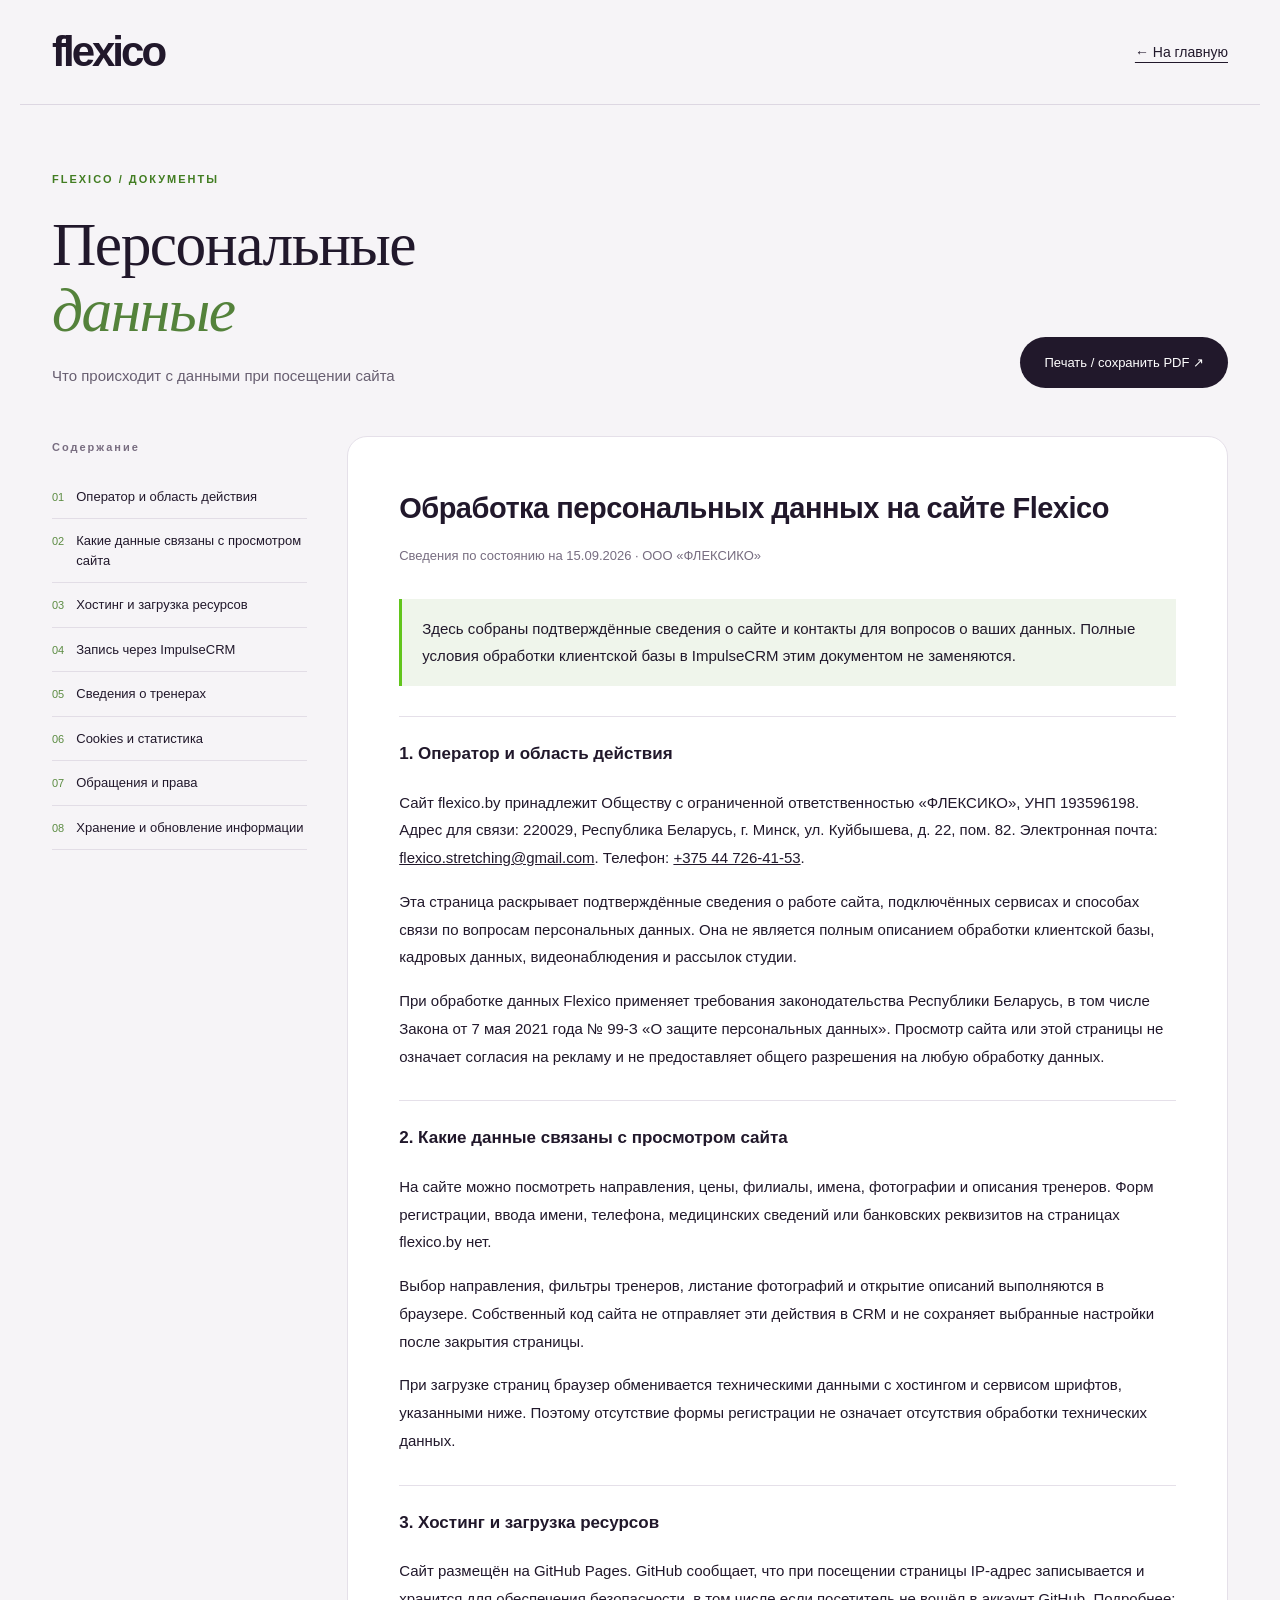
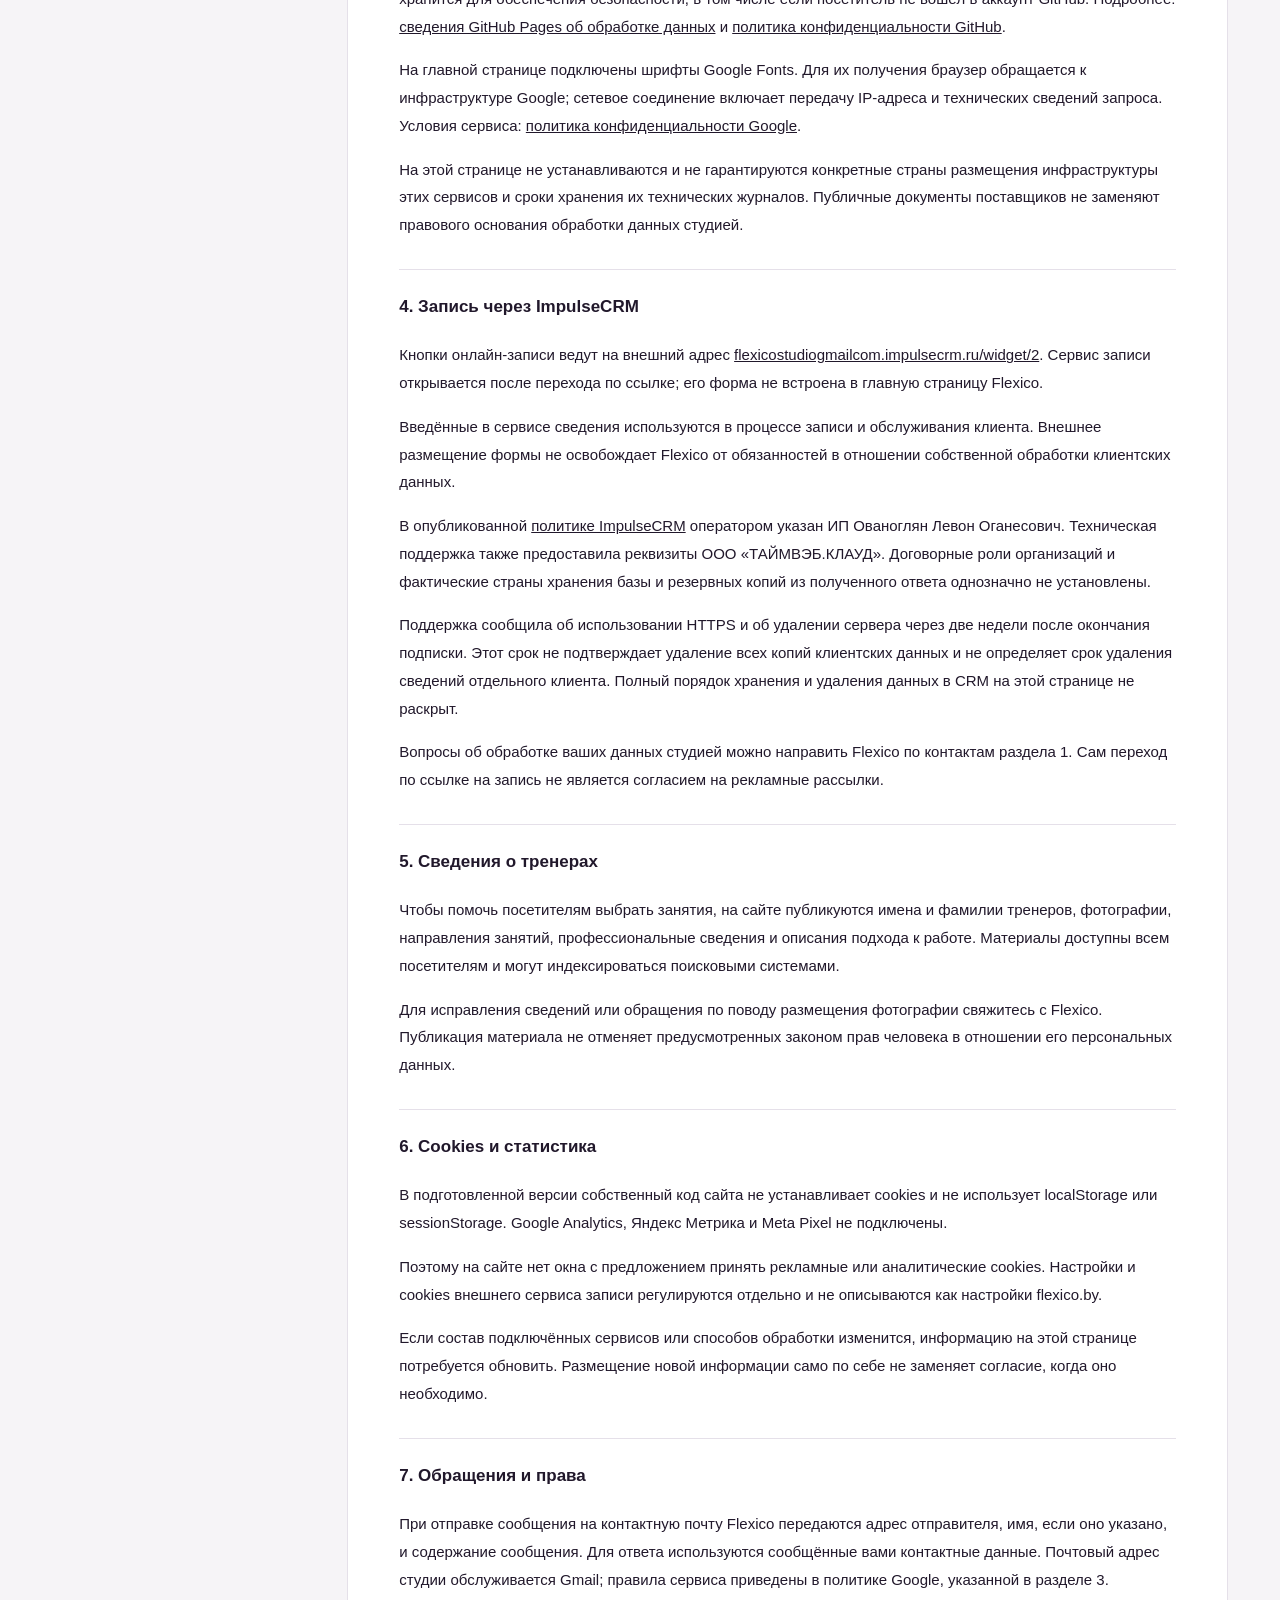
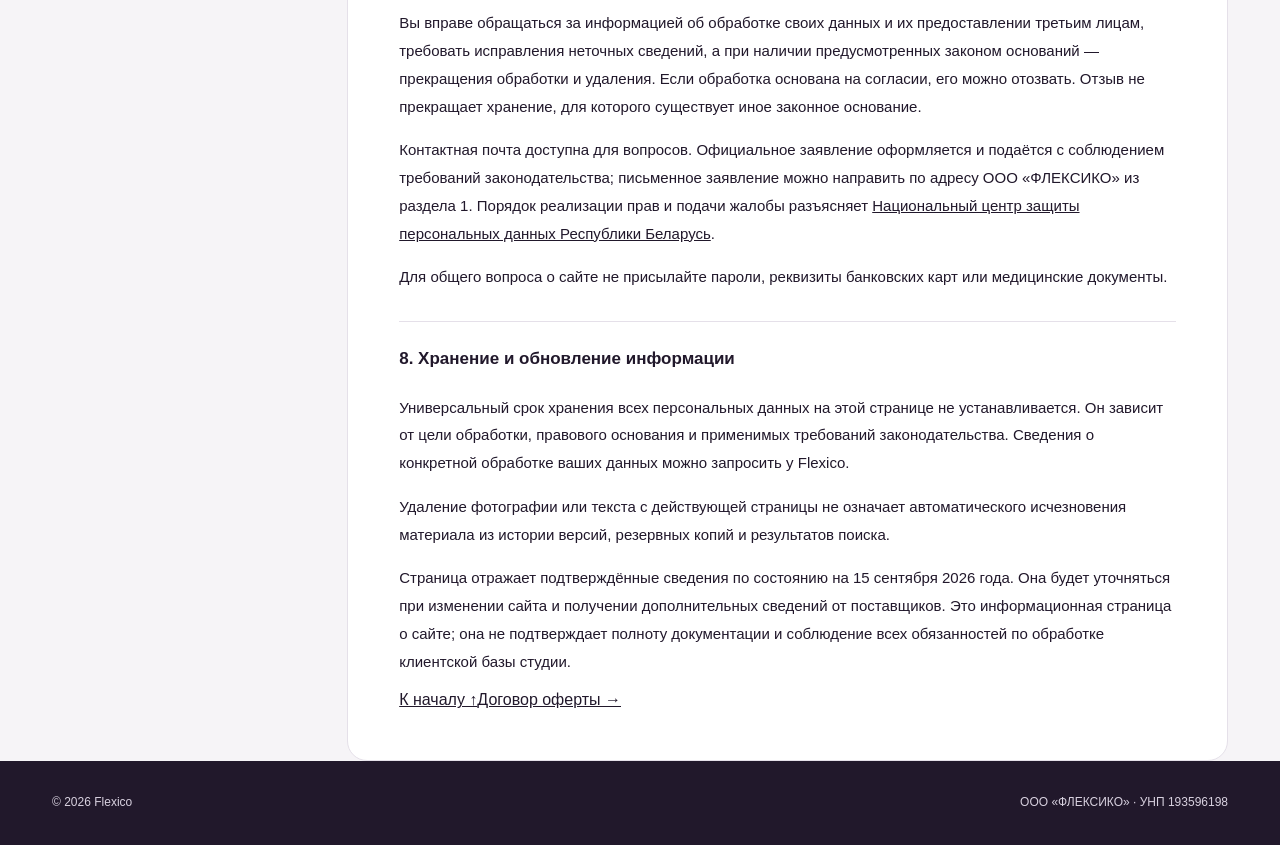
==== privacy.html @ a0dc1dc1 "Add files via upload" ====
<!doctype html><html lang="ru"><head><meta charset="utf-8"><meta name="viewport" content="width=device-width,initial-scale=1"><title>Персональные данные — Flexico</title><meta name="description" content="Информация о данных посетителей сайта Flexico, внешней записи, cookies и способах обращения в студию."><link rel="canonical" href="https://flexico.by/privacy.html"><meta name="theme-color" content="#21182b"><link rel="stylesheet" href="offer.css"><style>.offer-document a{overflow-wrap:anywhere}.info-caption{padding:16px 20px;background:#eff5eb;border-left:3px solid #62c51c;line-height:1.7}</style></head><body><a class="skip-link" href="#document">К тексту документа</a><header class="offer-header"><a class="wordmark" href="index.html">flexico</a><a class="back-link" href="index.html">← На главную</a></header><main><div class="offer-intro"><span class="eyebrow">FLEXICO / ДОКУМЕНТЫ</span><div class="intro-row"><div><p class="display-title">Персональные<br><em>данные</em></p><p class="intro-caption">Что происходит с данными при посещении сайта</p></div><button class="print-button" onclick="window.print()">Печать / сохранить PDF ↗</button></div></div><div class="offer-layout"><aside><nav aria-label="Разделы документа"><p class="nav-title">Содержание</p><a href="#section-1"><span>01</span>Оператор и область действия</a><a href="#section-2"><span>02</span>Какие данные связаны с просмотром сайта</a><a href="#section-3"><span>03</span>Хостинг и загрузка ресурсов</a><a href="#section-4"><span>04</span>Запись через ImpulseCRM</a><a href="#section-5"><span>05</span>Сведения о тренерах</a><a href="#section-6"><span>06</span>Cookies и статистика</a><a href="#section-7"><span>07</span>Обращения и права</a><a href="#section-8"><span>08</span>Хранение и обновление информации</a></nav></aside><article class="offer-document" id="document"><h1>Обработка персональных данных на сайте Flexico</h1><p class="offer-date">Сведения по состоянию на 15.09.2026 · ООО «ФЛЕКСИКО»</p><p class="info-caption">Здесь собраны подтверждённые сведения о сайте и контакты для вопросов о ваших данных. Полные условия обработки клиентской базы в ImpulseCRM этим документом не заменяются.</p><section class="offer-section" id="section-1"><h2>1. Оператор и область действия</h2><p>Сайт flexico.by принадлежит Обществу с ограниченной ответственностью «ФЛЕКСИКО», УНП 193596198. Адрес для связи: 220029, Республика Беларусь, г. Минск, ул. Куйбышева, д. 22, пом. 82. Электронная почта: <a href="mailto:flexico.stretching@gmail.com">flexico.stretching@gmail.com</a>. Телефон: <a href="tel:+375447264153">+375 44 726-41-53</a>.</p><p>Эта страница раскрывает подтверждённые сведения о работе сайта, подключённых сервисах и способах связи по вопросам персональных данных. Она не является полным описанием обработки клиентской базы, кадровых данных, видеонаблюдения и рассылок студии.</p><p>При обработке данных Flexico применяет требования законодательства Республики Беларусь, в том числе Закона от 7 мая 2021 года № 99-З «О защите персональных данных». Просмотр сайта или этой страницы не означает согласия на рекламу и не предоставляет общего разрешения на любую обработку данных.</p></section><section class="offer-section" id="section-2"><h2>2. Какие данные связаны с просмотром сайта</h2><p>На сайте можно посмотреть направления, цены, филиалы, имена, фотографии и описания тренеров. Форм регистрации, ввода имени, телефона, медицинских сведений или банковских реквизитов на страницах flexico.by нет.</p><p>Выбор направления, фильтры тренеров, листание фотографий и открытие описаний выполняются в браузере. Собственный код сайта не отправляет эти действия в CRM и не сохраняет выбранные настройки после закрытия страницы.</p><p>При загрузке страниц браузер обменивается техническими данными с хостингом и сервисом шрифтов, указанными ниже. Поэтому отсутствие формы регистрации не означает отсутствия обработки технических данных.</p></section><section class="offer-section" id="section-3"><h2>3. Хостинг и загрузка ресурсов</h2><p>Сайт размещён на GitHub Pages. GitHub сообщает, что при посещении страницы IP-адрес записывается и хранится для обеспечения безопасности, в том числе если посетитель не вошёл в аккаунт GitHub. Подробнее: <a href="https://docs.github.com/en/pages/getting-started-with-github-pages/what-is-github-pages#data-collection" target="_blank" rel="noopener">сведения GitHub Pages об обработке данных</a> и <a href="https://docs.github.com/en/site-policy/privacy-policies/github-general-privacy-statement" target="_blank" rel="noopener">политика конфиденциальности GitHub</a>.</p><p>На главной странице подключены шрифты Google Fonts. Для их получения браузер обращается к инфраструктуре Google; сетевое соединение включает передачу IP-адреса и технических сведений запроса. Условия сервиса: <a href="https://policies.google.com/privacy?hl=ru" target="_blank" rel="noopener">политика конфиденциальности Google</a>.</p><p>На этой странице не устанавливаются и не гарантируются конкретные страны размещения инфраструктуры этих сервисов и сроки хранения их технических журналов. Публичные документы поставщиков не заменяют правового основания обработки данных студией.</p></section><section class="offer-section" id="section-4"><h2>4. Запись через ImpulseCRM</h2><p>Кнопки онлайн-записи ведут на внешний адрес <a href="https://flexicostudiogmailcom.impulsecrm.ru/widget/2" target="_blank" rel="noopener">flexicostudiogmailcom.impulsecrm.ru/widget/2</a>. Сервис записи открывается после перехода по ссылке; его форма не встроена в главную страницу Flexico.</p><p>Введённые в сервисе сведения используются в процессе записи и обслуживания клиента. Внешнее размещение формы не освобождает Flexico от обязанностей в отношении собственной обработки клиентских данных.</p><p>В опубликованной <a href="https://impulsecrm.ru/privacy-policy" target="_blank" rel="noopener">политике ImpulseCRM</a> оператором указан ИП Ованоглян Левон Оганесович. Техническая поддержка также предоставила реквизиты ООО «ТАЙМВЭБ.КЛАУД». Договорные роли организаций и фактические страны хранения базы и резервных копий из полученного ответа однозначно не установлены.</p><p>Поддержка сообщила об использовании HTTPS и об удалении сервера через две недели после окончания подписки. Этот срок не подтверждает удаление всех копий клиентских данных и не определяет срок удаления сведений отдельного клиента. Полный порядок хранения и удаления данных в CRM на этой странице не раскрыт.</p><p>Вопросы об обработке ваших данных студией можно направить Flexico по контактам раздела 1. Сам переход по ссылке на запись не является согласием на рекламные рассылки.</p></section><section class="offer-section" id="section-5"><h2>5. Сведения о тренерах</h2><p>Чтобы помочь посетителям выбрать занятия, на сайте публикуются имена и фамилии тренеров, фотографии, направления занятий, профессиональные сведения и описания подхода к работе. Материалы доступны всем посетителям и могут индексироваться поисковыми системами.</p><p>Для исправления сведений или обращения по поводу размещения фотографии свяжитесь с Flexico. Публикация материала не отменяет предусмотренных законом прав человека в отношении его персональных данных.</p></section><section class="offer-section" id="section-6"><h2>6. Cookies и статистика</h2><p>В подготовленной версии собственный код сайта не устанавливает cookies и не использует localStorage или sessionStorage. Google Analytics, Яндекс Метрика и Meta Pixel не подключены.</p><p>Поэтому на сайте нет окна с предложением принять рекламные или аналитические cookies. Настройки и cookies внешнего сервиса записи регулируются отдельно и не описываются как настройки flexico.by.</p><p>Если состав подключённых сервисов или способов обработки изменится, информацию на этой странице потребуется обновить. Размещение новой информации само по себе не заменяет согласие, когда оно необходимо.</p></section><section class="offer-section" id="section-7"><h2>7. Обращения и права</h2><p>При отправке сообщения на контактную почту Flexico передаются адрес отправителя, имя, если оно указано, и содержание сообщения. Для ответа используются сообщённые вами контактные данные. Почтовый адрес студии обслуживается Gmail; правила сервиса приведены в политике Google, указанной в разделе 3.</p><p>Вы вправе обращаться за информацией об обработке своих данных и их предоставлении третьим лицам, требовать исправления неточных сведений, а при наличии предусмотренных законом оснований — прекращения обработки и удаления. Если обработка основана на согласии, его можно отозвать. Отзыв не прекращает хранение, для которого существует иное законное основание.</p><p>Контактная почта доступна для вопросов. Официальное заявление оформляется и подаётся с соблюдением требований законодательства; письменное заявление можно направить по адресу ООО «ФЛЕКСИКО» из раздела 1. Порядок реализации прав и подачи жалобы разъясняет <a href="https://cpd.by/" target="_blank" rel="noopener">Национальный центр защиты персональных данных Республики Беларусь</a>.</p><p>Для общего вопроса о сайте не присылайте пароли, реквизиты банковских карт или медицинские документы.</p></section><section class="offer-section" id="section-8"><h2>8. Хранение и обновление информации</h2><p>Универсальный срок хранения всех персональных данных на этой странице не устанавливается. Он зависит от цели обработки, правового основания и применимых требований законодательства. Сведения о конкретной обработке ваших данных можно запросить у Flexico.</p><p>Удаление фотографии или текста с действующей страницы не означает автоматического исчезновения материала из истории версий, резервных копий и результатов поиска.</p><p>Страница отражает подтверждённые сведения по состоянию на 15 сентября 2026 года. Она будет уточняться при изменении сайта и получении дополнительных сведений от поставщиков. Это информационная страница о сайте; она не подтверждает полноту документации и соблюдение всех обязанностей по обработке клиентской базы студии.</p></section><div class="document-bottom"><a href="#document">К началу ↑</a><a href="offer.html">Договор оферты →</a></div></article></div></main><footer class="offer-footer"><span>© 2026 Flexico</span><span>ООО «ФЛЕКСИКО» · УНП 193596198</span></footer></body></html>
---- offer.css ----
*{box-sizing:border-box}html{scroll-behavior:smooth;scroll-padding-top:24px}body{margin:0;background:#f6f4f7;color:#21182b;font-family:Arial,Helvetica,sans-serif}a{color:inherit}a:focus-visible,button:focus-visible{outline:3px solid #62c51c;outline-offset:5px}.skip-link{position:absolute;top:-100px}.skip-link:focus{top:12px;background:white;padding:16px;z-index:5}.offer-header{max-width:1240px;margin:auto;display:flex;align-items:center;justify-content:space-between;padding:28px 32px;border-bottom:1px solid #ddd7e2}.wordmark{text-decoration:none;font-size:42px;font-weight:800;letter-spacing:-3px}.wordmark span{font-size:12px;vertical-align:top;letter-spacing:0;color:#408a13}.back-link{font-size:14px;text-underline-offset:5px}.offer-intro{max-width:1240px;margin:auto;padding:64px 32px 48px}.eyebrow,.nav-title{font-size:11px;font-weight:700;letter-spacing:2px}.eyebrow{color:#427d22}.intro-row{display:flex;align-items:flex-end;justify-content:space-between;gap:32px}.display-title{font:clamp(36px,4.8vw,64px)/1.08 Georgia,serif;letter-spacing:-1.5px;margin:24px 0 20px}.display-title em{color:#54823b}.intro-caption{font-size:15px;color:#675e70;line-height:1.6;margin-bottom:0}.print-button{border:0;border-radius:100px;background:#21182b;color:white;padding:18px 24px;font-size:13px;cursor:pointer;white-space:nowrap}.print-button span{margin-left:18px}.print-button:hover{background:#41304f}.offer-layout{display:grid;grid-template-columns:255px minmax(0,1fr);gap:40px;max-width:1240px;padding:0 32px;margin:auto}aside nav{position:sticky;top:24px}.nav-title{margin:5px 0 22px;color:#786d80}aside a{display:flex;gap:12px;text-decoration:none;font-size:13px;line-height:1.5;padding:12px 0;border-bottom:1px solid #e2dde6}aside a span{color:#5c8c43;font-size:11px;padding-top:2px}aside a:hover{color:#3f761f}.offer-document{background:#fff;border:1px solid #e5e0e9;border-radius:20px;padding:clamp(24px,4vw,56px);overflow-wrap:anywhere}.offer-document h1{font-size:clamp(21px,2.5vw,29px);line-height:1.4;letter-spacing:-.5px;margin:0 0 12px}.offer-document p{font-size:15px;line-height:1.85;margin:16px 0}.offer-document .offer-subtitle{font-weight:700;margin-top:0}.offer-document .offer-date{color:#776d80;font-size:13px;margin-bottom:30px}.offer-section{padding-top:24px;margin-top:30px;border-top:1px solid #e5e0e9}.offer-section h2{font-size:17px;line-height:1.5;margin:0 0 22px}.offer-end{max-width:1240px;margin:32px auto 64px;padding:0 32px;display:flex;justify-content:space-between;gap:24px;font-size:13px;text-underline-offset:4px}.offer-footer{background:#21182b;color:#d8d1df;display:flex;justify-content:space-between;gap:24px;padding:32px max(24px,calc((100vw - 1176px)/2));font-size:12px;line-height:1.6}@media(max-width:850px){.offer-layout{grid-template-columns:1fr;gap:24px}aside nav{position:static}aside a{padding:9px 0}.intro-row{align-items:flex-start;flex-direction:column}.offer-intro{padding-top:40px}.offer-footer{flex-direction:column;gap:8px}}@media(max-width:480px){.offer-header{padding:20px}.offer-intro{padding:32px 20px}.offer-layout{padding:0 16px}.offer-document{padding:24px 20px;border-radius:14px}.offer-document p{font-size:15px}.offer-end{padding:0 20px}.print-button{width:100%;text-align:left}.wordmark{font-size:36px}}@media(prefers-reduced-motion:reduce){html{scroll-behavior:auto}}@media print{@page{size:A4;margin:18mm}body{background:white;color:black}.offer-header,.offer-intro,aside,.offer-end,.offer-footer,.skip-link{display:none}.offer-layout{display:block;padding:0;max-width:none}.offer-document{border:0;border-radius:0;padding:0}.offer-document p{font-size:10pt;line-height:1.5}.offer-document h1{font-size:17pt}.offer-section h2{font-size:12pt;break-after:avoid}.offer-section{margin-top:18px;padding-top:16px}.offer-document p{orphans:3;widows:3}}
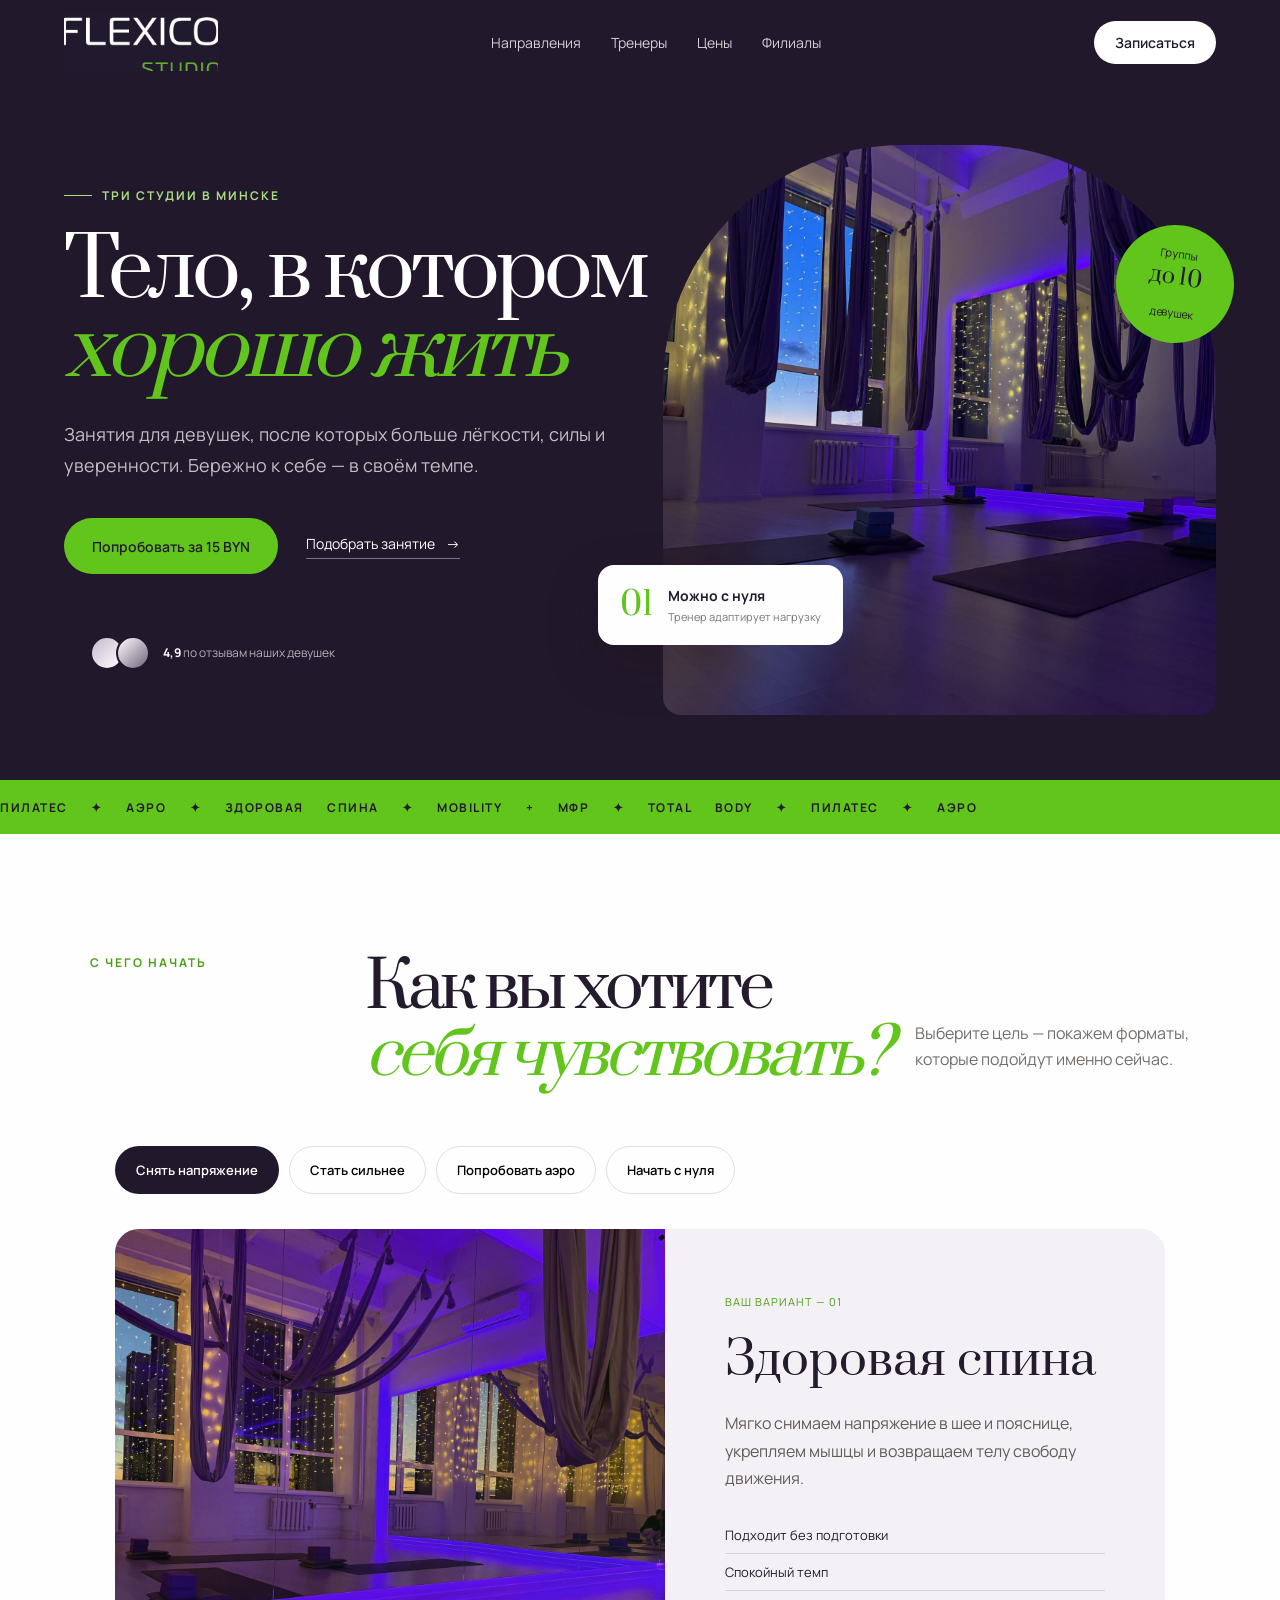
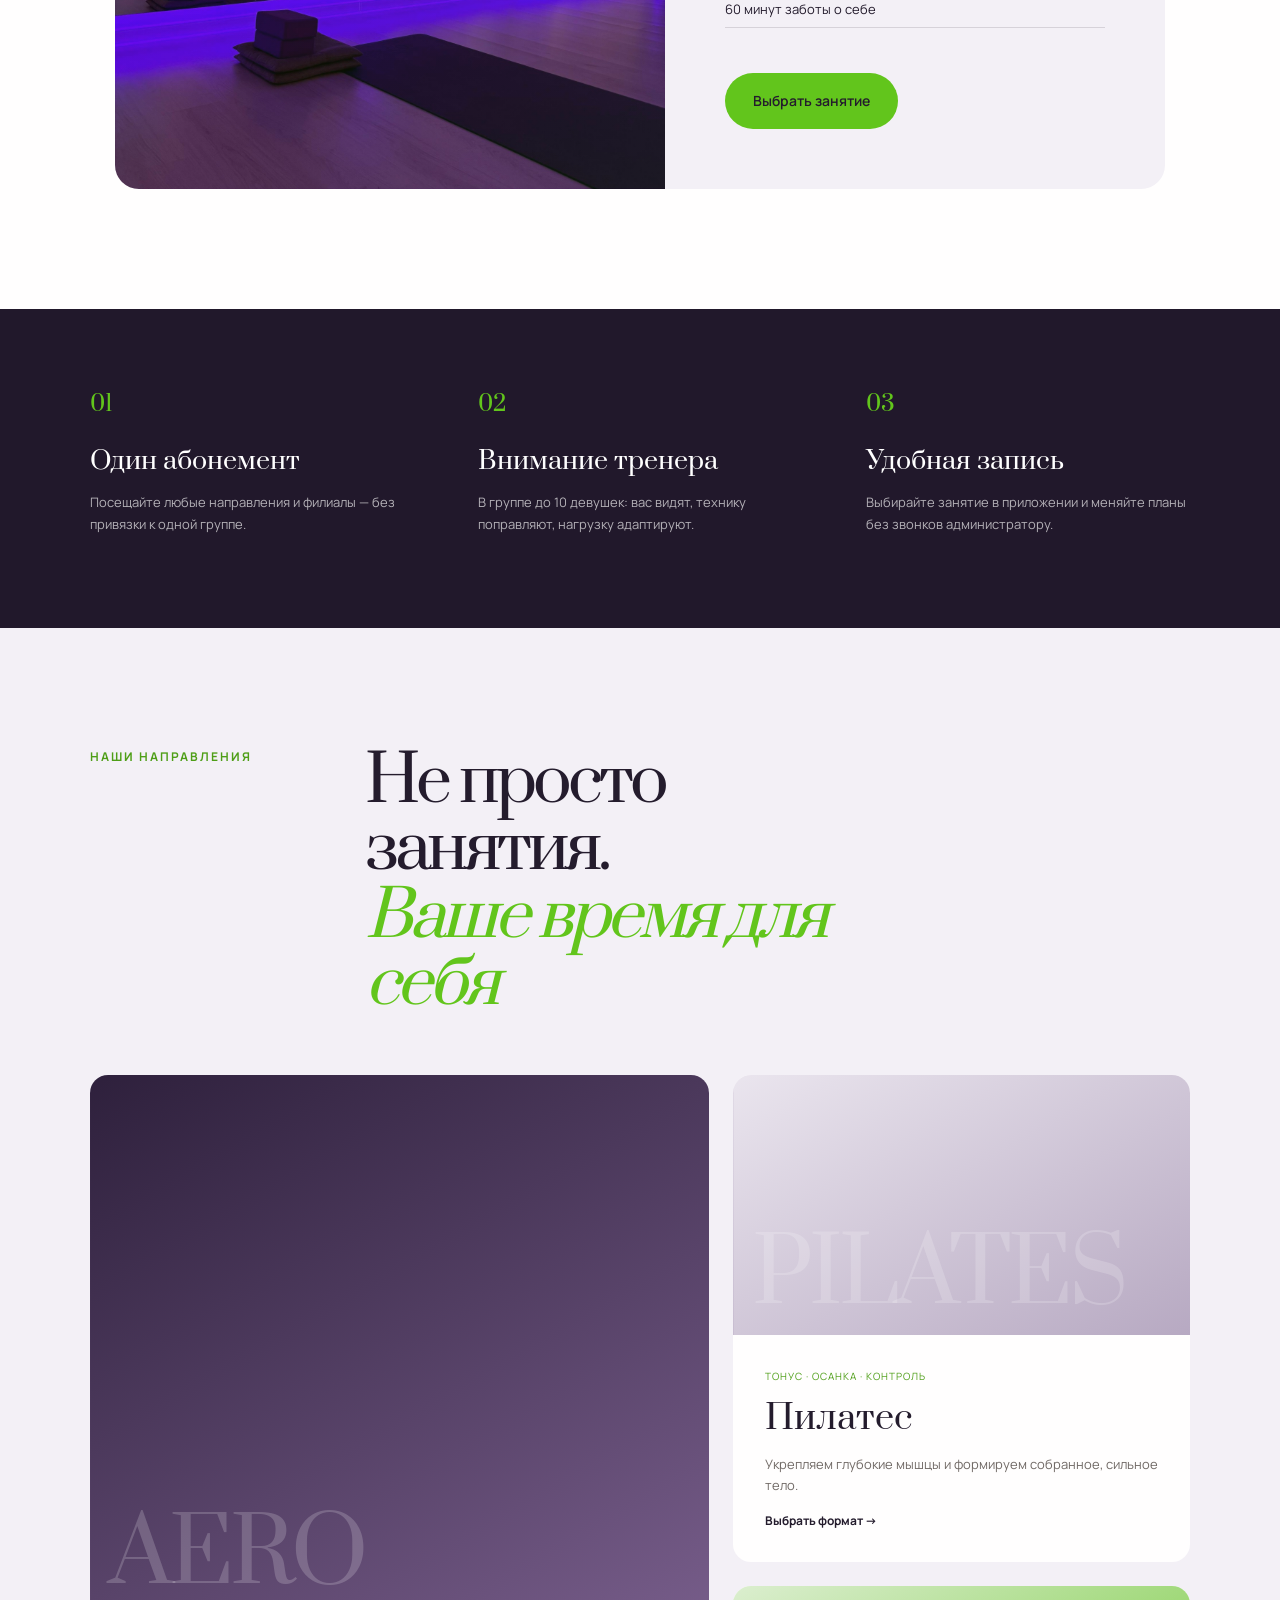
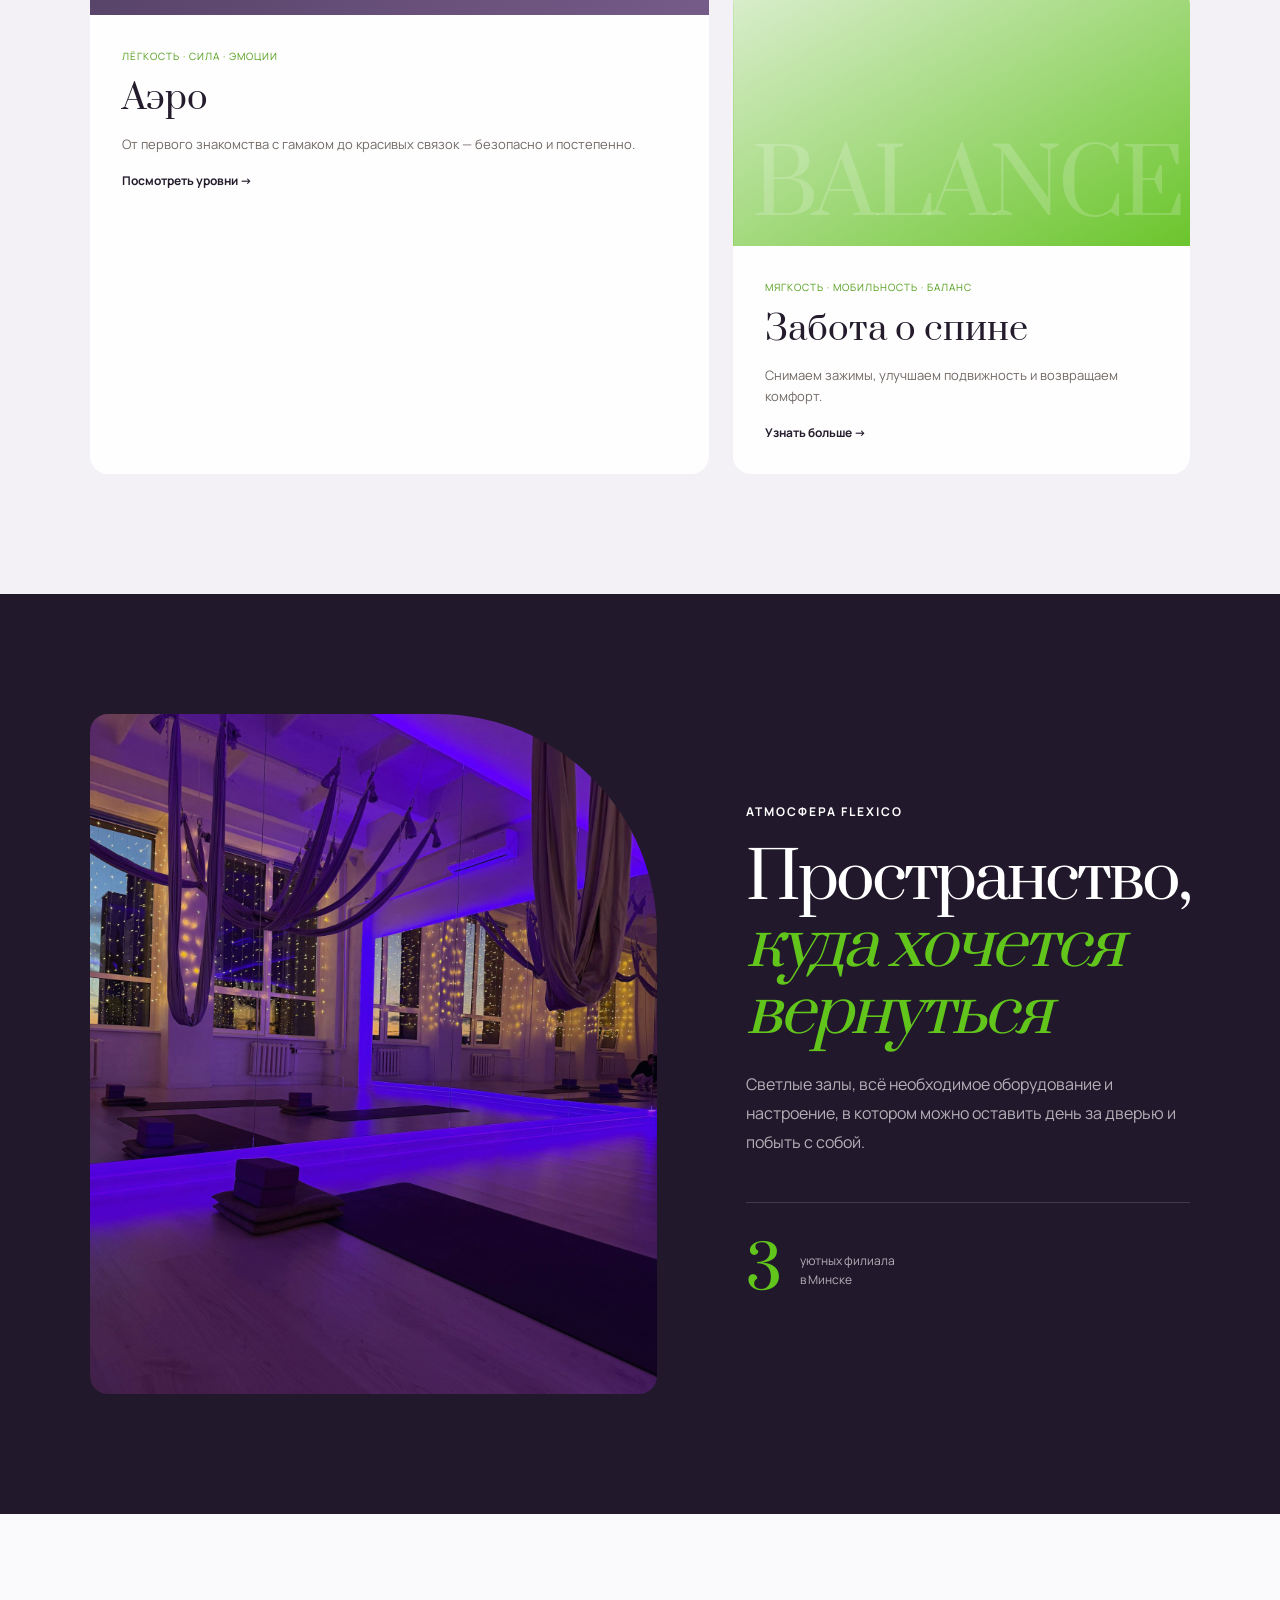
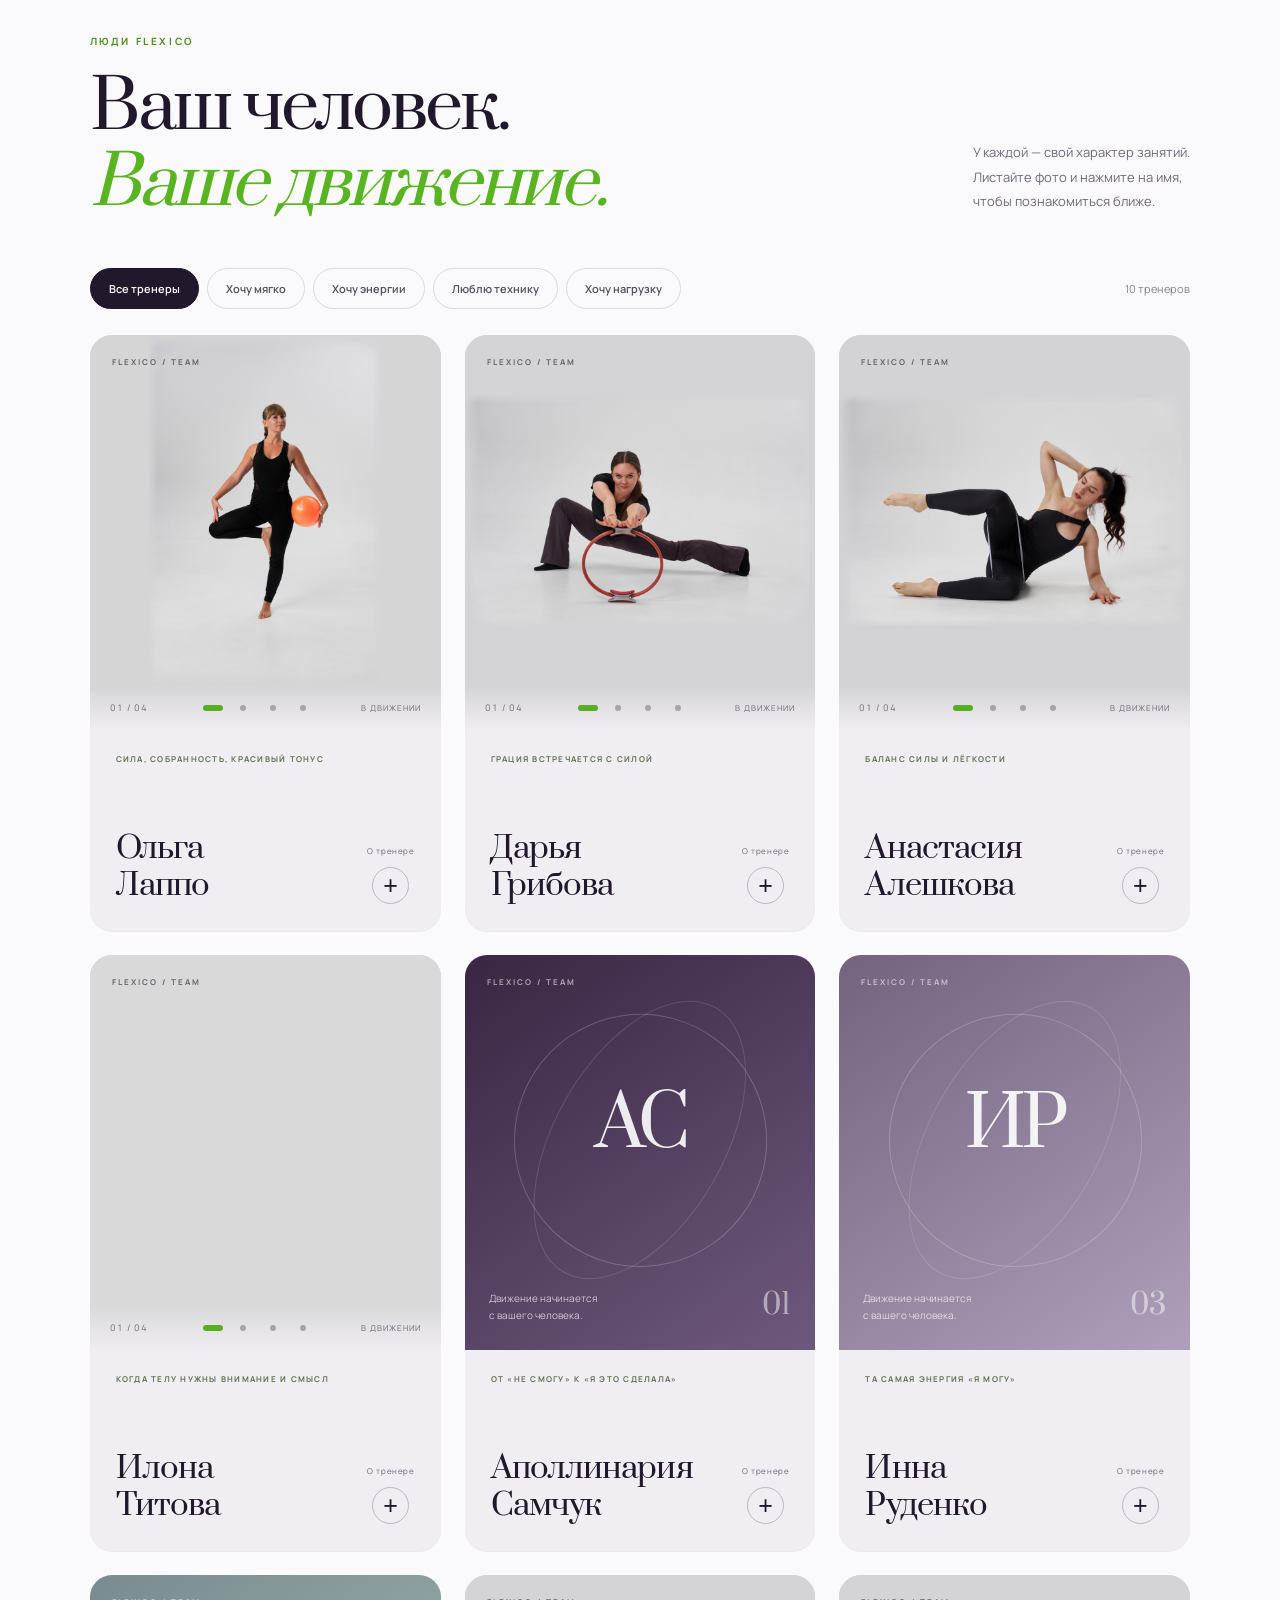
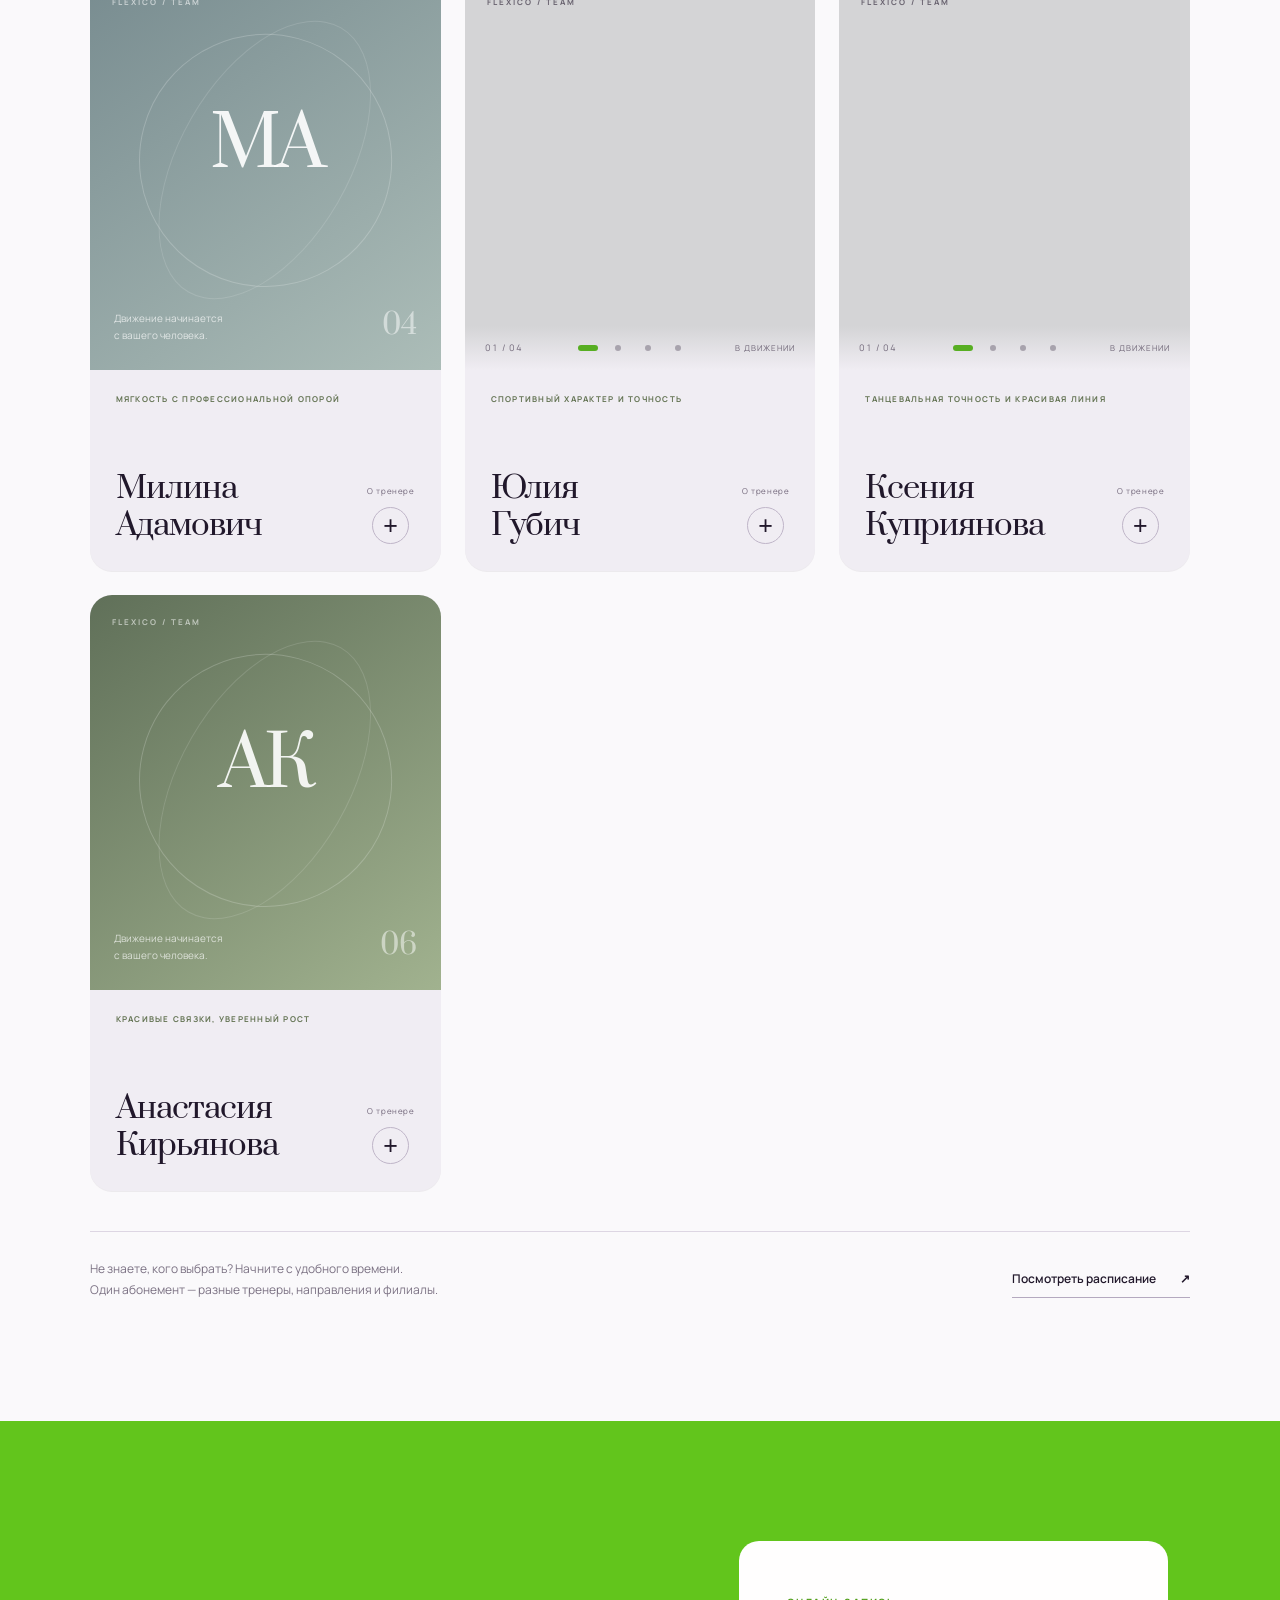
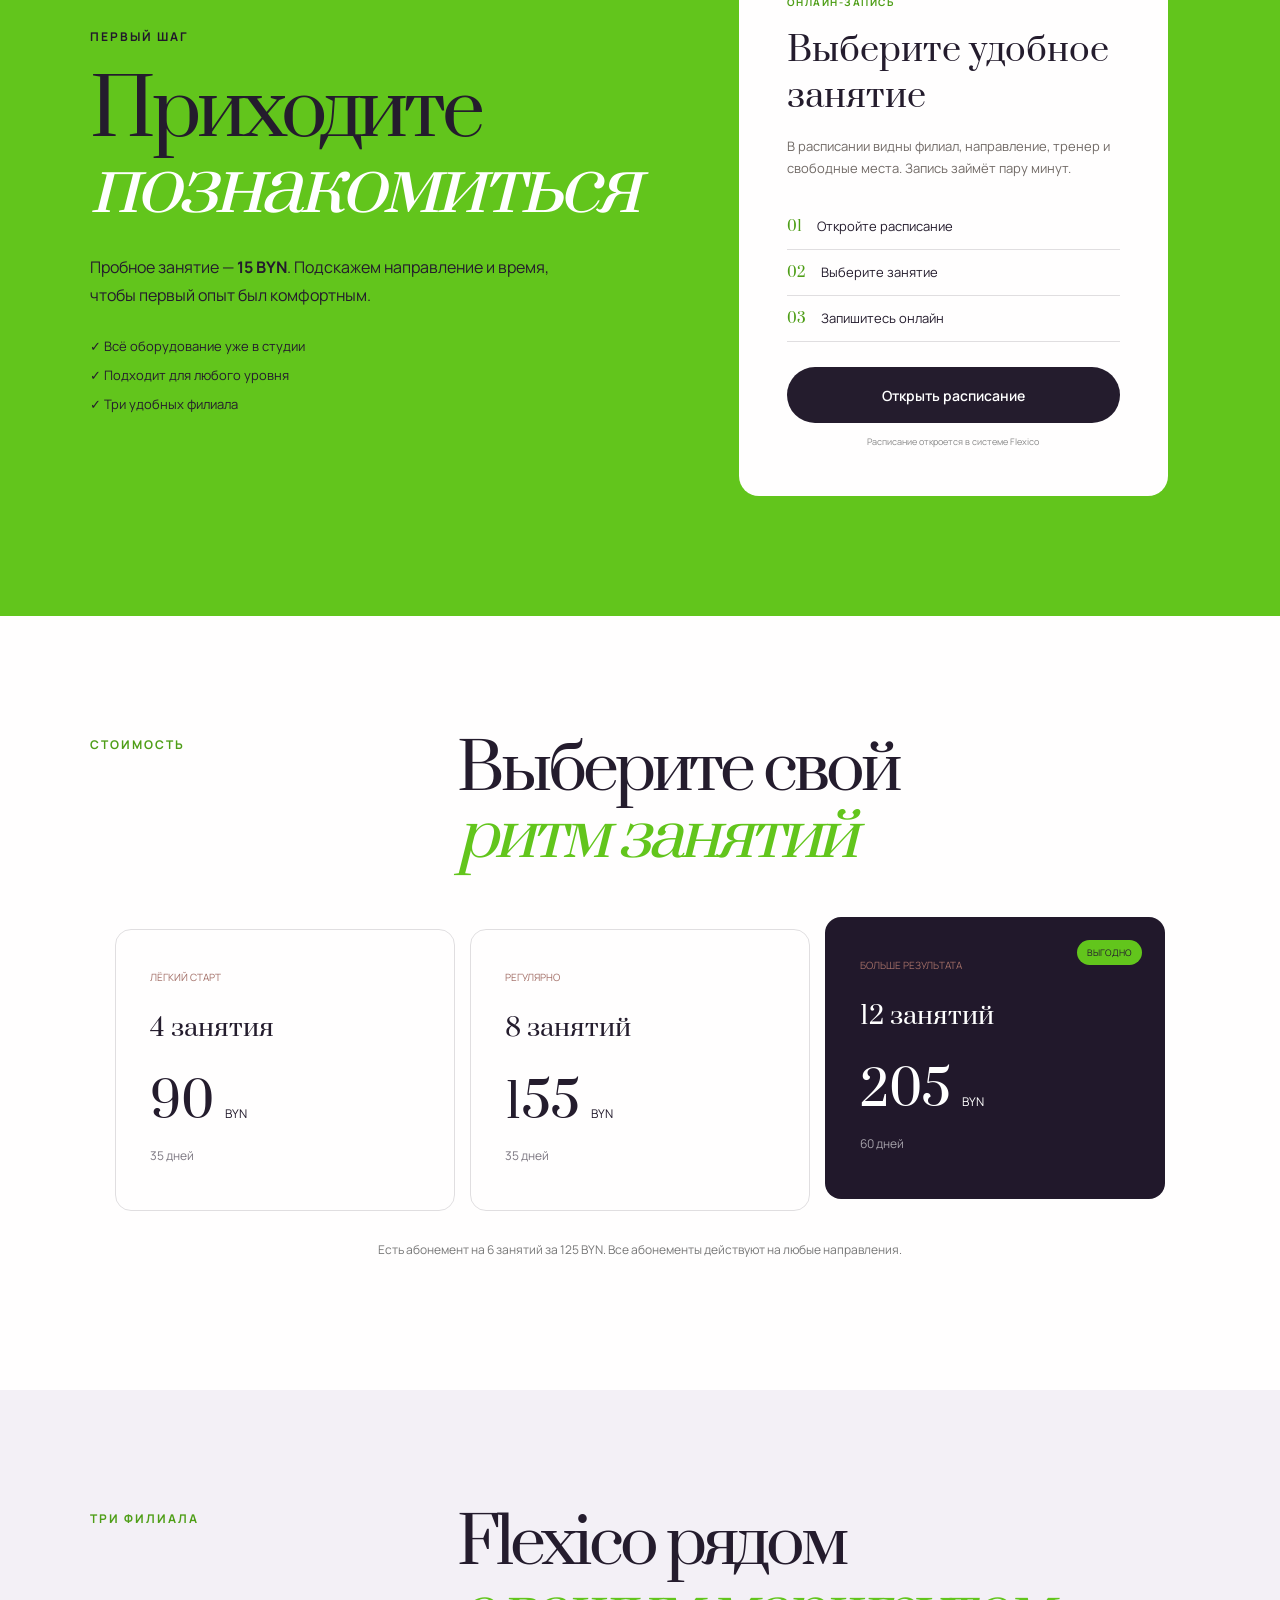
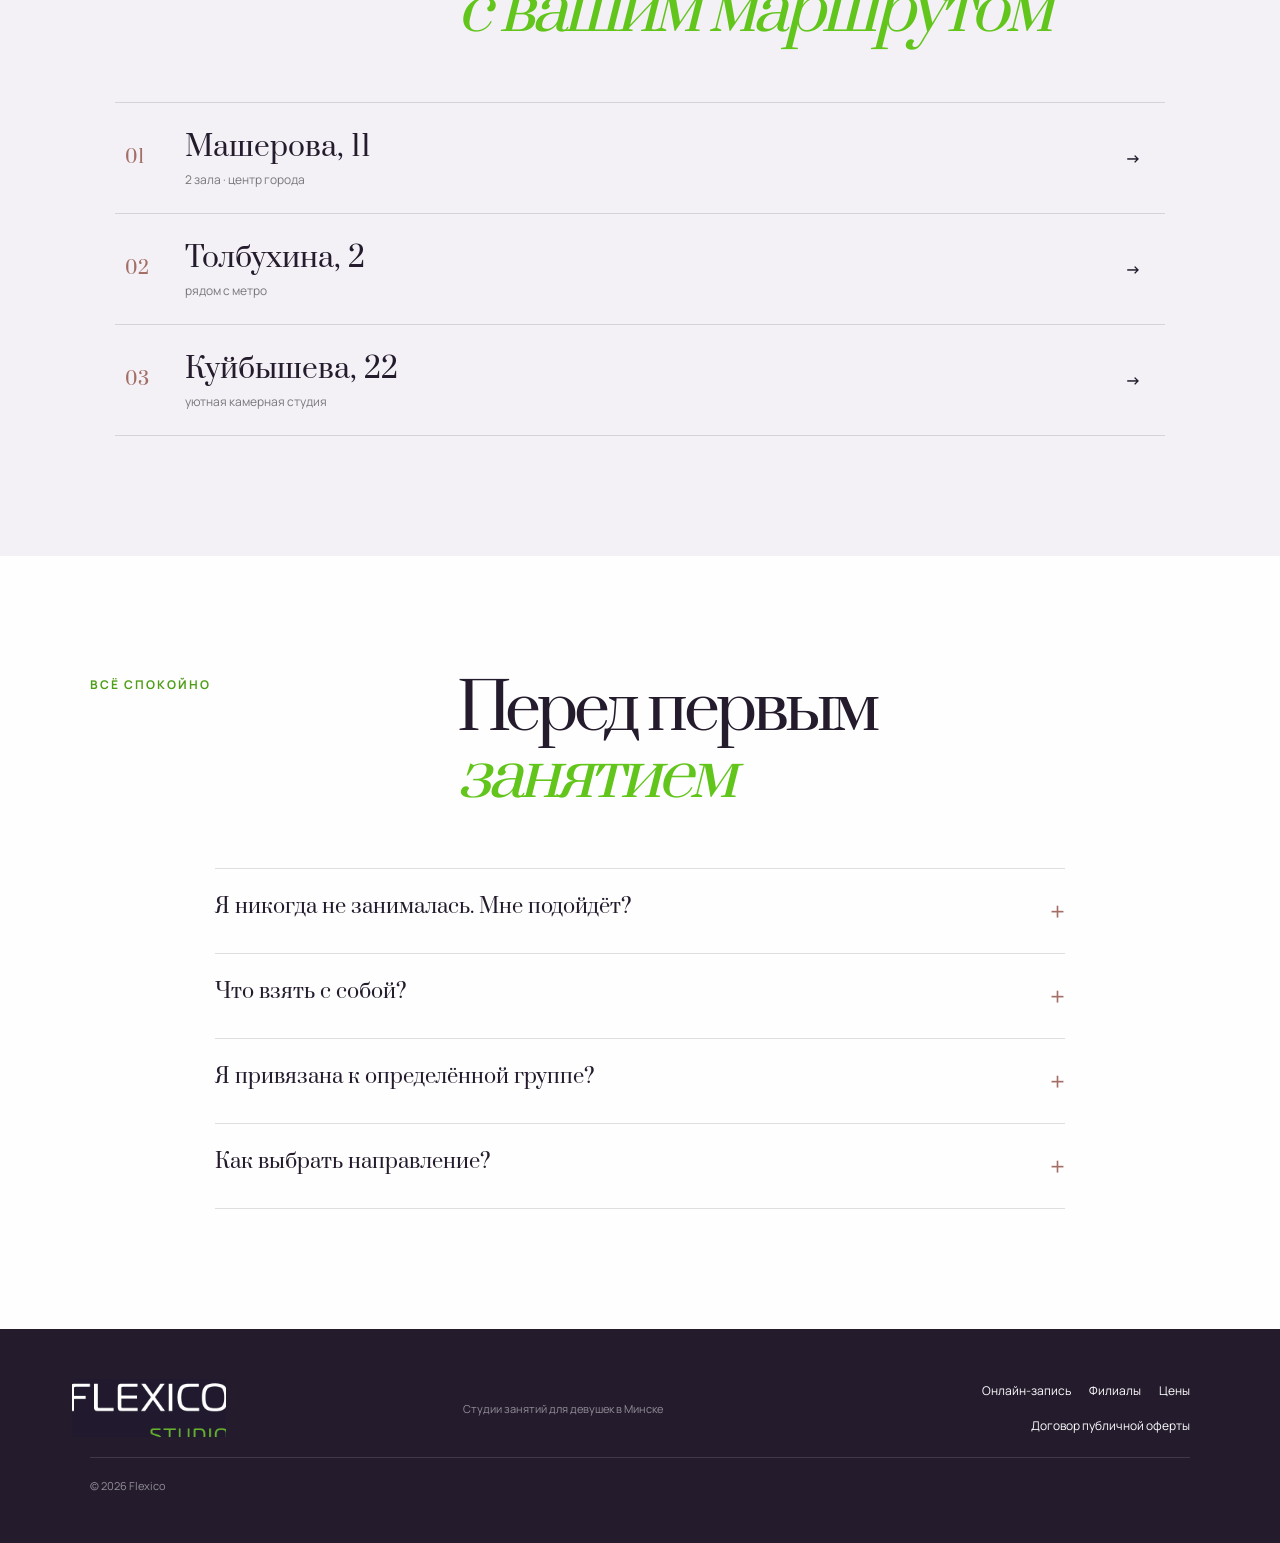
==== commit dc4b9da5: "Add files via upload" ====
--- a/privacy.html
+++ b/privacy.html
@@ -1 +1 @@
-<!doctype html><html lang="ru"><head><meta charset="utf-8"><meta name="viewport" content="width=device-width,initial-scale=1"><title>Персональные данные — Flexico</title><meta name="description" content="Информация о данных посетителей сайта Flexico, внешней записи, cookies и способах обращения в студию."><link rel="canonical" href="https://flexico.by/privacy.html"><meta name="theme-color" content="#21182b"><link rel="stylesheet" href="offer.css"><style>.offer-document a{overflow-wrap:anywhere}.info-caption{padding:16px 20px;background:#eff5eb;border-left:3px solid #62c51c;line-height:1.7}</style></head><body><a class="skip-link" href="#document">К тексту документа</a><header class="offer-header"><a class="wordmark" href="index.html">flexico</a><a class="back-link" href="index.html">← На главную</a></header><main><div class="offer-intro"><span class="eyebrow">FLEXICO / ДОКУМЕНТЫ</span><div class="intro-row"><div><p class="display-title">Персональные<br><em>данные</em></p><p class="intro-caption">Что происходит с данными при посещении сайта</p></div><button class="print-button" onclick="window.print()">Печать / сохранить PDF ↗</button></div></div><div class="offer-layout"><aside><nav aria-label="Разделы документа"><p class="nav-title">Содержание</p><a href="#section-1"><span>01</span>Оператор и область действия</a><a href="#section-2"><span>02</span>Какие данные связаны с просмотром сайта</a><a href="#section-3"><span>03</span>Хостинг и загрузка ресурсов</a><a href="#section-4"><span>04</span>Запись через ImpulseCRM</a><a href="#section-5"><span>05</span>Сведения о тренерах</a><a href="#section-6"><span>06</span>Cookies и статистика</a><a href="#section-7"><span>07</span>Обращения и права</a><a href="#section-8"><span>08</span>Хранение и обновление информации</a></nav></aside><article class="offer-document" id="document"><h1>Обработка персональных данных на сайте Flexico</h1><p class="offer-date">Сведения по состоянию на 15.09.2026 · ООО «ФЛЕКСИКО»</p><p class="info-caption">Здесь собраны подтверждённые сведения о сайте и контакты для вопросов о ваших данных. Полные условия обработки клиентской базы в ImpulseCRM этим документом не заменяются.</p><section class="offer-section" id="section-1"><h2>1. Оператор и область действия</h2><p>Сайт flexico.by принадлежит Обществу с ограниченной ответственностью «ФЛЕКСИКО», УНП 193596198. Адрес для связи: 220029, Республика Беларусь, г. Минск, ул. Куйбышева, д. 22, пом. 82. Электронная почта: <a href="mailto:flexico.stretching@gmail.com">flexico.stretching@gmail.com</a>. Телефон: <a href="tel:+375447264153">+375 44 726-41-53</a>.</p><p>Эта страница раскрывает подтверждённые сведения о работе сайта, подключённых сервисах и способах связи по вопросам персональных данных. Она не является полным описанием обработки клиентской базы, кадровых данных, видеонаблюдения и рассылок студии.</p><p>При обработке данных Flexico применяет требования законодательства Республики Беларусь, в том числе Закона от 7 мая 2021 года № 99-З «О защите персональных данных». Просмотр сайта или этой страницы не означает согласия на рекламу и не предоставляет общего разрешения на любую обработку данных.</p></section><section class="offer-section" id="section-2"><h2>2. Какие данные связаны с просмотром сайта</h2><p>На сайте можно посмотреть направления, цены, филиалы, имена, фотографии и описания тренеров. Форм регистрации, ввода имени, телефона, медицинских сведений или банковских реквизитов на страницах flexico.by нет.</p><p>Выбор направления, фильтры тренеров, листание фотографий и открытие описаний выполняются в браузере. Собственный код сайта не отправляет эти действия в CRM и не сохраняет выбранные настройки после закрытия страницы.</p><p>При загрузке страниц браузер обменивается техническими данными с хостингом и сервисом шрифтов, указанными ниже. Поэтому отсутствие формы регистрации не означает отсутствия обработки технических данных.</p></section><section class="offer-section" id="section-3"><h2>3. Хостинг и загрузка ресурсов</h2><p>Сайт размещён на GitHub Pages. GitHub сообщает, что при посещении страницы IP-адрес записывается и хранится для обеспечения безопасности, в том числе если посетитель не вошёл в аккаунт GitHub. Подробнее: <a href="https://docs.github.com/en/pages/getting-started-with-github-pages/what-is-github-pages#data-collection" target="_blank" rel="noopener">сведения GitHub Pages об обработке данных</a> и <a href="https://docs.github.com/en/site-policy/privacy-policies/github-general-privacy-statement" target="_blank" rel="noopener">политика конфиденциальности GitHub</a>.</p><p>На главной странице подключены шрифты Google Fonts. Для их получения браузер обращается к инфраструктуре Google; сетевое соединение включает передачу IP-адреса и технических сведений запроса. Условия сервиса: <a href="https://policies.google.com/privacy?hl=ru" target="_blank" rel="noopener">политика конфиденциальности Google</a>.</p><p>На этой странице не устанавливаются и не гарантируются конкретные страны размещения инфраструктуры этих сервисов и сроки хранения их технических журналов. Публичные документы поставщиков не заменяют правового основания обработки данных студией.</p></section><section class="offer-section" id="section-4"><h2>4. Запись через ImpulseCRM</h2><p>Кнопки онлайн-записи ведут на внешний адрес <a href="https://flexicostudiogmailcom.impulsecrm.ru/widget/2" target="_blank" rel="noopener">flexicostudiogmailcom.impulsecrm.ru/widget/2</a>. Сервис записи открывается после перехода по ссылке; его форма не встроена в главную страницу Flexico.</p><p>Введённые в сервисе сведения используются в процессе записи и обслуживания клиента. Внешнее размещение формы не освобождает Flexico от обязанностей в отношении собственной обработки клиентских данных.</p><p>В опубликованной <a href="https://impulsecrm.ru/privacy-policy" target="_blank" rel="noopener">политике ImpulseCRM</a> оператором указан ИП Ованоглян Левон Оганесович. Техническая поддержка также предоставила реквизиты ООО «ТАЙМВЭБ.КЛАУД». Договорные роли организаций и фактические страны хранения базы и резервных копий из полученного ответа однозначно не установлены.</p><p>Поддержка сообщила об использовании HTTPS и об удалении сервера через две недели после окончания подписки. Этот срок не подтверждает удаление всех копий клиентских данных и не определяет срок удаления сведений отдельного клиента. Полный порядок хранения и удаления данных в CRM на этой странице не раскрыт.</p><p>Вопросы об обработке ваших данных студией можно направить Flexico по контактам раздела 1. Сам переход по ссылке на запись не является согласием на рекламные рассылки.</p></section><section class="offer-section" id="section-5"><h2>5. Сведения о тренерах</h2><p>Чтобы помочь посетителям выбрать занятия, на сайте публикуются имена и фамилии тренеров, фотографии, направления занятий, профессиональные сведения и описания подхода к работе. Материалы доступны всем посетителям и могут индексироваться поисковыми системами.</p><p>Для исправления сведений или обращения по поводу размещения фотографии свяжитесь с Flexico. Публикация материала не отменяет предусмотренных законом прав человека в отношении его персональных данных.</p></section><section class="offer-section" id="section-6"><h2>6. Cookies и статистика</h2><p>В подготовленной версии собственный код сайта не устанавливает cookies и не использует localStorage или sessionStorage. Google Analytics, Яндекс Метрика и Meta Pixel не подключены.</p><p>Поэтому на сайте нет окна с предложением принять рекламные или аналитические cookies. Настройки и cookies внешнего сервиса записи регулируются отдельно и не описываются как настройки flexico.by.</p><p>Если состав подключённых сервисов или способов обработки изменится, информацию на этой странице потребуется обновить. Размещение новой информации само по себе не заменяет согласие, когда оно необходимо.</p></section><section class="offer-section" id="section-7"><h2>7. Обращения и права</h2><p>При отправке сообщения на контактную почту Flexico передаются адрес отправителя, имя, если оно указано, и содержание сообщения. Для ответа используются сообщённые вами контактные данные. Почтовый адрес студии обслуживается Gmail; правила сервиса приведены в политике Google, указанной в разделе 3.</p><p>Вы вправе обращаться за информацией об обработке своих данных и их предоставлении третьим лицам, требовать исправления неточных сведений, а при наличии предусмотренных законом оснований — прекращения обработки и удаления. Если обработка основана на согласии, его можно отозвать. Отзыв не прекращает хранение, для которого существует иное законное основание.</p><p>Контактная почта доступна для вопросов. Официальное заявление оформляется и подаётся с соблюдением требований законодательства; письменное заявление можно направить по адресу ООО «ФЛЕКСИКО» из раздела 1. Порядок реализации прав и подачи жалобы разъясняет <a href="https://cpd.by/" target="_blank" rel="noopener">Национальный центр защиты персональных данных Республики Беларусь</a>.</p><p>Для общего вопроса о сайте не присылайте пароли, реквизиты банковских карт или медицинские документы.</p></section><section class="offer-section" id="section-8"><h2>8. Хранение и обновление информации</h2><p>Универсальный срок хранения всех персональных данных на этой странице не устанавливается. Он зависит от цели обработки, правового основания и применимых требований законодательства. Сведения о конкретной обработке ваших данных можно запросить у Flexico.</p><p>Удаление фотографии или текста с действующей страницы не означает автоматического исчезновения материала из истории версий, резервных копий и результатов поиска.</p><p>Страница отражает подтверждённые сведения по состоянию на 15 сентября 2026 года. Она будет уточняться при изменении сайта и получении дополнительных сведений от поставщиков. Это информационная страница о сайте; она не подтверждает полноту документации и соблюдение всех обязанностей по обработке клиентской базы студии.</p></section><div class="document-bottom"><a href="#document">К началу ↑</a><a href="offer.html">Договор оферты →</a></div></article></div></main><footer class="offer-footer"><span>© 2026 Flexico</span><span>ООО «ФЛЕКСИКО» · УНП 193596198</span></footer></body></html>+<!doctype html><html lang="ru"><head><meta charset="utf-8"><meta name="viewport" content="width=device-width,initial-scale=1"><title>Flexico</title><meta name="robots" content="noindex"><link rel="canonical" href="https://flexico.by/"><meta http-equiv="refresh" content="0;url=/"></head><body><p><a href="/">Перейти на главную страницу Flexico</a></p><script>location.replace('/');</script></body></html>
